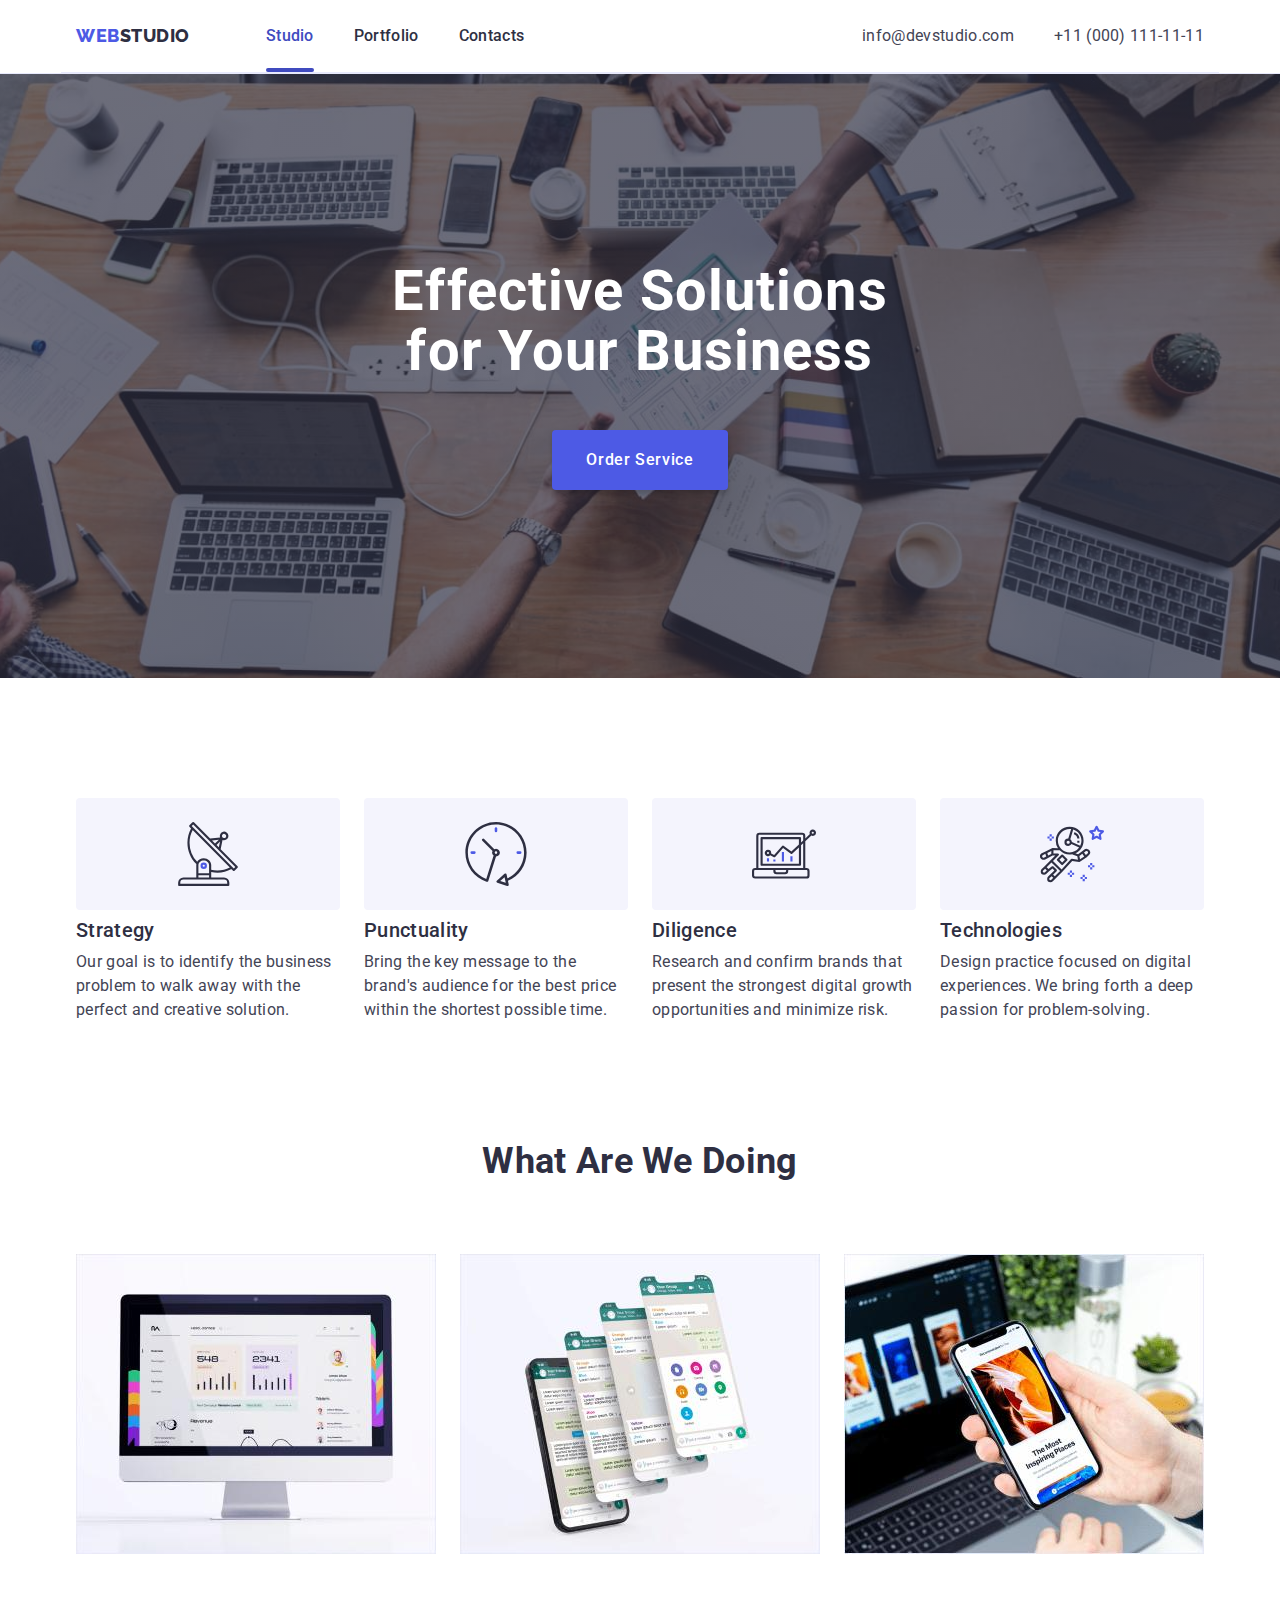
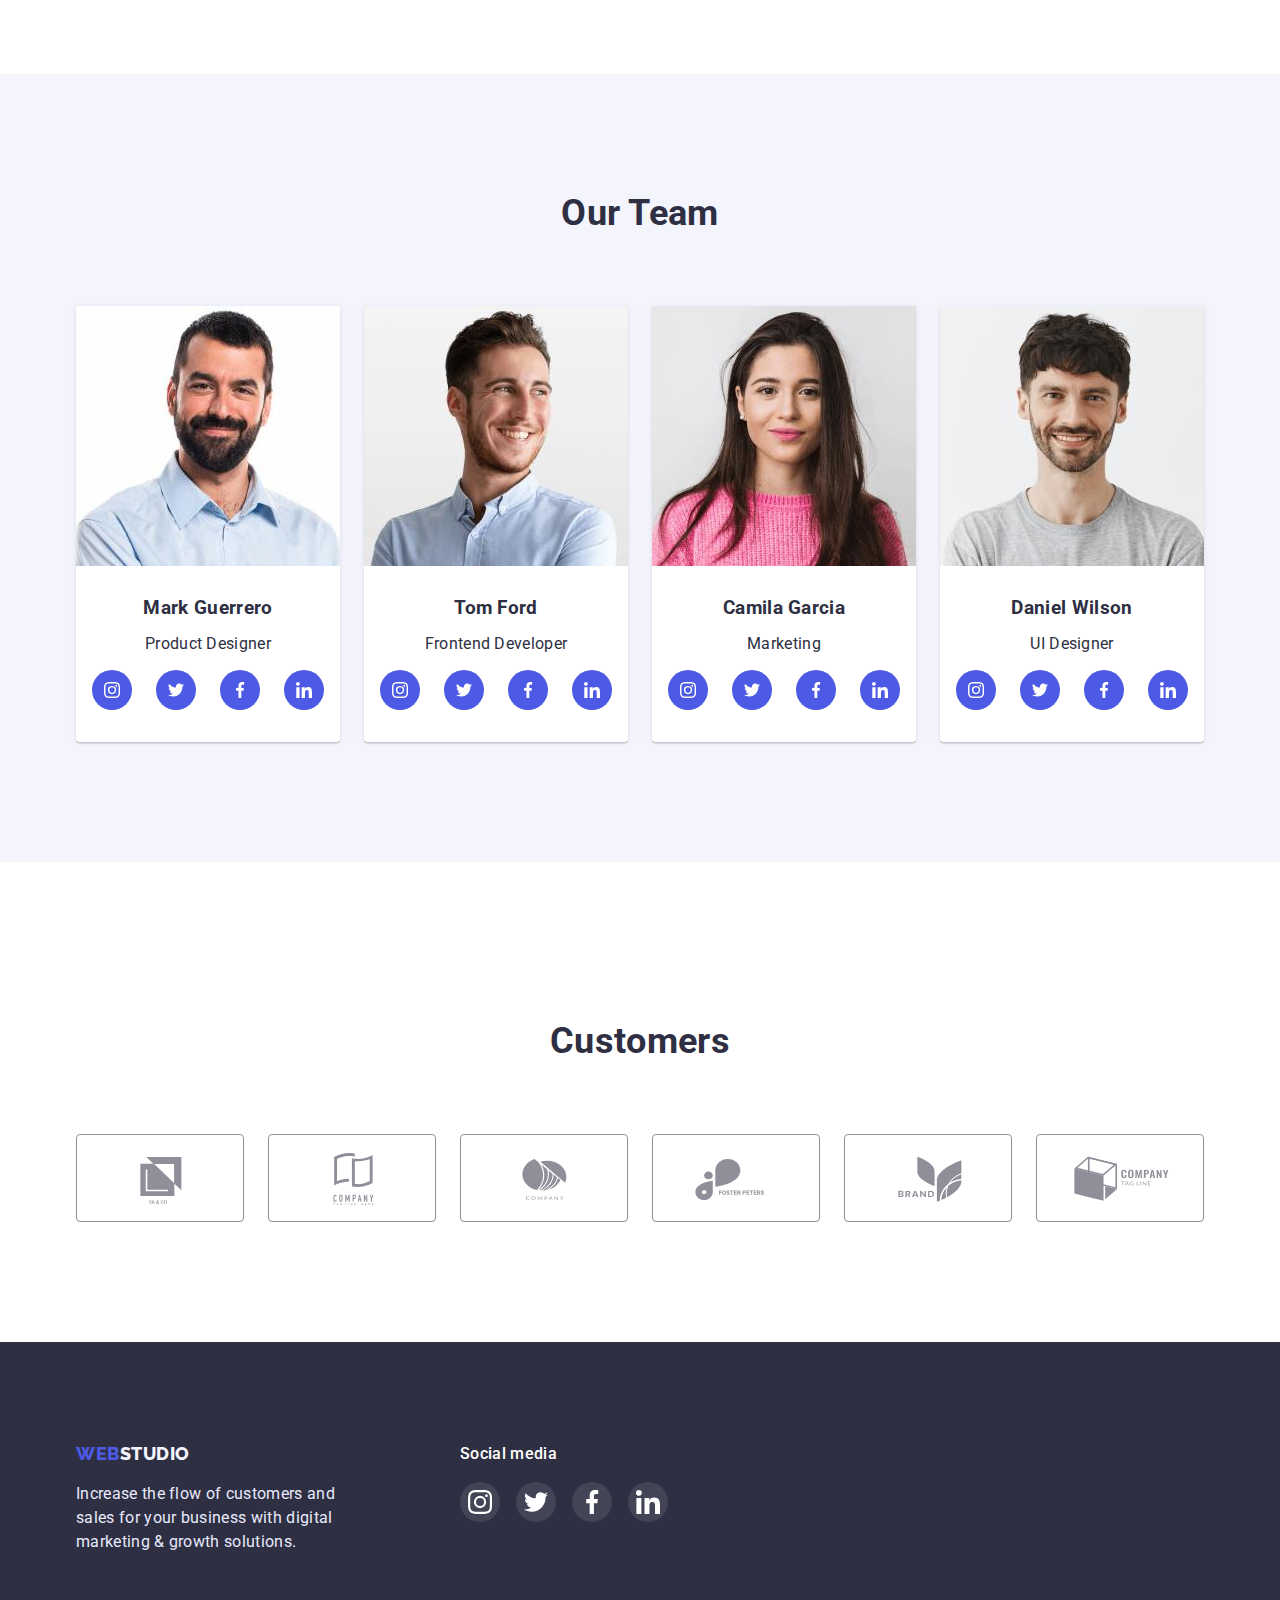
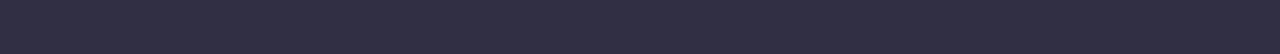
==== index.html @ 42e221d4 "Initial commit" ====
<!DOCTYPE html>
<html lang="en">
  <head>
    <meta charset="UTF-8" />
    <meta http-equiv="X-UA-Compatible" content="IE=edge" />
    <meta name="viewport" content="width=device-width, initial-scale=1.0" />
    <link rel="preconnect" href="https://fonts.googleapis.com" />
    <link rel="preconnect" href="https://fonts.gstatic.com" crossorigin />
    <link
      href="https://fonts.googleapis.com/css2?family=Raleway:wght@800&family=Roboto:wght@400;500;700;900&display=swap"
      rel="stylesheet"
    />
    <link rel="stylesheet" href="./modern-normalize.css" />
    <link rel="stylesheet" href="./css/styles.css" />
    <title>Webstudio</title>
  </head>
  <body class="page">
    <!-- Header -->

    <header class="page-header">
      <div class="container page-header">
        <nav class="header-nav">
          <!-- Logo -->
          <a href="./index.html" class="logo-link link"
            ><span class="logo-web">Web</span>Studio</a
          >
          <!-- Navigation -->
          <ul class="header-nav list">
            <li class="header-nav-list-item">
              <a href="./index.html" class="header-nav link currentLink">Studio</a>
            </li>
            <li class="header-nav-list-item">
              <a href="./portfolio.html" class="header-nav link">Portfolio</a>
            </li>
            <li class="header-nav-list-item">
              <a href="" class="header-nav link">Contacts</a>
            </li>
          </ul>
        </nav>
        <!-- Contacts -->
        <address class="contacts">
          <ul class="contacts list">
            <li class="contact-item">
              <a href="mailto:info@devstudio.com" class="contacts link"
                >info@devstudio.com</a
              >
            </li>
            <li class="contact-item">
              <a href="tel:+110001111111" class="contacts link"
                >+11 (000) 111-11-11</a
              >
            </li>
          </ul>
        </address>
      </div>
    </header>
    <!-- Main conent -->
    <main>
      <!-- Hero image -->
      <section class="section hero">
        <div class="container centered">
          <h1 class="hero-title">Effective Solutions for Your Business</h1>
          <button type="button" class="hero-button" data-modal-open>Order Service</button>
        </div>
        <div class="backdrop is-hidden" data-modal>
          <div class="modal-window">
            <button type="button" class="modal-close" data-modal-close>
            <svg class="modal-close-icon" width="8" height="8">
              <use href="./images/sprite.svg#icon-close"></use>
            </svg>
          </button></div>
        </div>
      </section>
      <!-- Section 1 -->
      <section class="section feature">
        <div class="container">
          <h2 class="feature-title visually-hidden">Features</h2>
          <ul class="feature-list list">
            <li class="feature-list-item">
              <div class="list-item-wrapper">
                <svg class="feature-item-icon">
                  <use href="./images/sprite.svg#icon-antenna" />
                </svg>
              </div>
              <h3 class="feature-item">Strategy</h3>
              <p class="feature-descr">
                Our goal is to identify the business problem to walk away with
                the perfect and creative solution.
              </p>
            </li>
            <li class="feature-list-item">
              <div class="list-item-wrapper">
                <svg class="feature-item-icon">
                  <use href="./images/sprite.svg#icon-clock" />
                </svg>
              </div>
              <h3 class="feature-item">Punctuality</h3>
              <p class="feature-descr">
                Bring the key message to the brand's audience for the best price
                within the shortest possible time.
              </p>
            </li>
            <li class="feature-list-item">
              <div class="list-item-wrapper">
                <svg class="feature-item-icon">
                  <use href="./images/sprite.svg#icon-diagram" />
                </svg>
              </div>
              <h3 class="feature-item">Diligence</h3>
              <p class="feature-descr">
                Research and confirm brands that present the strongest digital
                growth opportunities and minimize risk.
              </p>
            </li>
            <li class="feature-list-item">
              <div class="list-item-wrapper">
                <svg class="feature-item-icon">
                  <use href="./images/sprite.svg#icon-astronaut" />
                </svg>
              </div>
              <h3 class="feature-item">Technologies</h3>
              <p class="feature-descr">
                Design practice focused on digital experiences. We bring forth a
                deep passion for problem-solving.
              </p>
            </li>
          </ul>
        </div>
      </section>
      <!-- Section 2 -->
      <section class="section job">
        <div class="container centered">
          <h2 class="job-title title">What are we doing</h2>
          <ul class="job-list list">
            <li class="job-list-item">
              <img
                src="./images/img-1.jpg"
                alt="img 1"
                width="360"
                class="job-img"
              />
            </li>
            <li class="job-list-item">
              <img
                src="./images/img-2.jpg"
                alt="img 2"
                width="360"
                class="job-img"
              />
            </li>
            <li class="job-list-item">
              <img
                src="./images/img-3.jpg"
                alt="img 3"
                width="360"
                class="job-img"
              />
            </li>
          </ul>
        </div>
      </section>
      <!-- Section 3 -->
      <section class="section team">
        <div class="container">
          <h2 class="team-title title">Our Team</h2>
          <ul class="team-list list">
            <li class="team-list-item">
              <img
                src="./images/img-card1.jpg"
                alt="Mark Guerrero"
                width="264"
                class="team-img"
              />
              <div class="team-item-content">
                <h3 class="team-member">Mark Guerrero</h3>
                <p class="team-member-pos">Product Designer</p>
                <ul class="team-member-icons list">
                  <li class="icon-item">
                    <a class="member-icon-link">
                      <svg class="member-icon">
                        <use
                          href="./images/sprite.svg#icon-instagram"
                          class="icon-svg"
                        />
                        "
                      </svg>
                    </a>
                  </li>
                  <li class="icon-item">
                    <a class="member-icon-link">
                      <svg class="member-icon">
                        <use href="./images/sprite.svg#icon-twitter" />
                        "
                      </svg>
                    </a>
                  </li>
                  <li class="icon-item">
                    <a class="member-icon-link">
                      <svg class="member-icon">
                        <use href="./images/sprite.svg#icon-facebook" />
                        "
                      </svg>
                    </a>
                  </li>
                  <li class="icon-item">
                    <a class="member-icon-link">
                      <svg class="member-icon">
                        <use href="./images/sprite.svg#icon-linkedin" />
                        "
                      </svg>
                    </a>
                  </li>
                </ul>
              </div>
            </li>
            <li class="team-list-item">
              <img
                src="./images/img-card2.jpg"
                alt="Tom Ford"
                width="264"
                class="team-img"
              />
              <div class="team-item-content">
                <h3 class="team-member">Tom Ford</h3>
                <p class="team-member-pos">Frontend Developer</p>
                <ul class="team-member-icons list">
                  <li class="icon-item">
                    <a class="member-icon-link">
                      <svg class="member-icon">
                        <use
                          href="./images/sprite.svg#icon-instagram"
                          class="icon-svg"
                        />
                        "
                      </svg>
                    </a>
                  </li>
                  <li class="icon-item">
                    <a class="member-icon-link">
                      <svg class="member-icon">
                        <use href="./images/sprite.svg#icon-twitter" />
                        "
                      </svg>
                    </a>
                  </li>
                  <li class="icon-item">
                    <a class="member-icon-link">
                      <svg class="member-icon">
                        <use href="./images/sprite.svg#icon-facebook" />
                        "
                      </svg>
                    </a>
                  </li>
                  <li class="icon-item">
                    <a class="member-icon-link">
                      <svg class="member-icon">
                        <use href="./images/sprite.svg#icon-linkedin" />
                        "
                      </svg>
                    </a>
                  </li>
                </ul>
              </div>
            </li>
            <li class="team-list-item">
              <img
                src="./images/img-card3.jpg"
                alt="Camila Garcia"
                width="264"
                class="team-img"
              />
              <div class="team-item-content">
                <h3 class="team-member">Camila Garcia</h3>
                <p class="team-member-pos">Marketing</p>
                <ul class="team-member-icons list">
                  <li class="icon-item">
                    <a class="member-icon-link">
                      <svg class="member-icon">
                        <use
                          href="./images/sprite.svg#icon-instagram"
                          class="icon-svg"
                        />
                        "
                      </svg>
                    </a>
                  </li>
                  <li class="icon-item">
                    <a class="member-icon-link">
                      <svg class="member-icon">
                        <use href="./images/sprite.svg#icon-twitter" />
                        "
                      </svg>
                    </a>
                  </li>
                  <li class="icon-item">
                    <a class="member-icon-link">
                      <svg class="member-icon">
                        <use href="./images/sprite.svg#icon-facebook" />
                        "
                      </svg>
                    </a>
                  </li>
                  <li class="icon-item">
                    <a class="member-icon-link">
                      <svg class="member-icon">
                        <use href="./images/sprite.svg#icon-linkedin" />
                        "
                      </svg>
                    </a>
                  </li>
                </ul>
              </div>
            </li>
            <li class="team-list-item">
              <img
                src="./images/img-card4.jpg"
                alt="Daniel Wilson"
                width="264"
                class="team-img"
              />
              <div class="team-item-content">
                <h3 class="team-member">Daniel Wilson</h3>
                <p class="team-member-pos">UI Designer</p>
                <ul class="team-member-icons list">
                  <li class="icon-item">
                    <a class="member-icon-link">
                      <svg class="member-icon">
                        <use
                          href="./images/sprite.svg#icon-instagram"
                          class="icon-svg"
                        />
                        "
                      </svg>
                    </a>
                  </li>
                  <li class="icon-item">
                    <a class="member-icon-link">
                      <svg class="member-icon">
                        <use href="./images/sprite.svg#icon-twitter" />
                        "
                      </svg>
                    </a>
                  </li>
                  <li class="icon-item">
                    <a class="member-icon-link">
                      <svg class="member-icon">
                        <use href="./images/sprite.svg#icon-facebook" />
                        "
                      </svg>
                    </a>
                  </li>
                  <li class="icon-item">
                    <a class="member-icon-link">
                      <svg class="member-icon">
                        <use href="./images/sprite.svg#icon-linkedin" />
                        "
                      </svg>
                    </a>
                  </li>
                </ul>
              </div>
            </li>
          </ul>
        </div>
      </section>
      <!-- Customers -->
      <section class="customers">
        <div class="container centered">
          <h2 class="customers-title title">Customers</h2>
          <ul class="customers-list list">
            <li class="customers-item">
              <a href="" class="customers-link">
                <svg class="customers-icon">
                  <use
                    href="./images/sprite.svg#icon-client-1"
                    width="104"
                    height="56"
                  />
                </svg>
              </a>
            </li>
            <li class="customers-item">
              <a href="" class="customers-link">
                <svg class="customers-icon">
                  <use
                    href="./images/sprite.svg#icon-client-2"
                    width="104"
                    height="56"
                  />
                  "
                </svg>
              </a>
            </li>
            <li class="customers-item">
              <a href="" class="customers-link">
                <svg class="customers-icon">
                  <use
                    href="./images/sprite.svg#icon-client-3"
                    width="104"
                    height="56"
                  />
                  "
                </svg>
              </a>
            </li>
            <li class="customers-item">
              <a href="" class="customers-link">
                <svg class="customers-icon">
                  <use
                    href="./images/sprite.svg#icon-client-4"
                    width="104"
                    height="56"
                  />
                  "
                </svg>
              </a>
            </li>
            <li class="customers-item">
              <a href="" class="customers-link">
                <svg class="customers-icon">
                  <use
                    href="./images/sprite.svg#icon-client-5"
                    width="104"
                    height="56"
                  />
                  "
                </svg>
              </a>
            </li>
            <li class="customers-item">
              <a href="" class="customers-link">
                <svg class="customers-icon">
                  <use
                    href="./images/sprite.svg#icon-client-6"
                    width="104"
                    height="56"
                    class="customers-icon-svg"
                  />
                  "
                </svg>
              </a>
            </li>
          </ul>
        </div>
      </section>
    </main>
    <!-- Footer -->
    <footer class="page-footer">
      <div class="container footer">
        <div class="footer-logo-wrapper">
          <!-- Logo -->
          <a href="./index.html" class="logo-link link"
            ><span class="logo-web">Web</span
            ><span class="logo-studio">Studio</span></a
          >
          <!-- Description -->
          <p class="footer-text">
            Increase the flow of customers and sales for your business with
            digital marketing & growth solutions.
          </p>
        </div>
        <div class="social-media">
          <h2 class="social-media-title">Social media</h2>
          <ul class="social-media-icons list">
            <li class="media-item">
              <a class="media-item-link">
                <svg class="media-icon">
                  <use href="./images/sprite.svg#icon-instagram" />
                </svg>
              </a>
            </li>
            <li class="media-item">
              <a class="media-item-link">
                <svg class="media-icon">
                  <use href="./images/sprite.svg#icon-twitter" />
                </svg>
              </a>
            </li>
            <li class="media-item">
              <a class="media-item-link">
                <svg class="media-icon">
                  <use href="./images/sprite.svg#icon-facebook" />
                </svg>
              </a>
            </li>
            <li class="media-item">
              <a class="media-item-link">
                <svg class="media-icon">
                  <use href="./images/sprite.svg#icon-linkedin" />
                </svg>
              </a>
            </li>
          </ul>
        </div>
      </div>
    </footer>
    <script src="./js/modal.js"></script>
  </body>
</html>
---- css/styles.css ----
:root {
  --background-color-main: #ffffff;
  --color-main: #2e2f42;
  --color-second: #4d5ae5;
  --contacts-color: #434455;
  --background-color-secondary: #f4f4fd;
  --backgroung-section-last: #8e8f99;
  --footer-text: #e7e9fc;
  --portfolio-btn-active: #404bbf;
  --success-messages-color: #31d0aa;
  --modal-background: #fcfcfc;
  --container-width: 1158px;
  --section-padding-top-bottom: 120px;
  --container-padding-left: 15px;
  --container-padding-right: 15px;
  --portfolio-card-padding: 32px;
}
html {
  box-sizing: border-box;
}
*,
*::before,
*::after {
  box-sizing: border-box;
}

.page {
  font-family: 'Roboto', sans-serif;
  letter-spacing: 0.02em;

  background-color: var(--background-color-main);
  color: var(--color-main);
}
.list {
  margin-top: 0;
  margin-bottom: 0;
  padding-left: 0;
  list-style: none;
}
.link {
  text-decoration: none;
}
.container {
  width: var(--container-width);
  margin-left: auto;
  margin-right: auto;
  padding-left: var(--container-padding-left);
  padding-right: var(--container-padding-right);
}
.centered {
  text-align: center;
}
/* Header */
.page-header {
  display: flex;
  justify-content: space-between;
  border-bottom: 1px solid var(--footer-text);
}

.header-nav {
  display: flex;
  align-items: center;
  padding: 0px;
}

.logo-link {
  margin-right: 76px;
  font-family: 'Raleway', sans-serif;
  font-style: normal;
  font-weight: 800;
  font-size: 18px;
  line-height: 1.33;
  letter-spacing: 0.03em;
  text-transform: uppercase;
  color: var(--color-main);
}
.logo-web {
  color: var(--color-second);
}
.header-nav.list {
  padding: 0;
}

.header-nav.link {
  position: relative;
  display: block;
  padding-top: 24px;
  padding-bottom: 0;
  padding-bottom: 24px;
  font-style: normal;
  font-weight: 500;
  font-size: 16px;
  line-height: 1.5;
  color: var(--color-main);

  transition-property: color, background-color;
  transition-duration: 250ms;
  transition-timing-function: cubic-bezier(0.4, 0, 0.2, 1);
}
.header-nav.link:hover,
.header-nav.link:focus {
  color: var(--portfolio-btn-active);
}
.header-nav.link.currentLink {
  color: var(--portfolio-btn-active);
}
.header-nav.link.currentLink::after {
  position: absolute;
  bottom: 0;
  display: block;
  width: 100%;
  height: 4px;
  margin: 0;
  padding-top: 0;
  background-color: var(--portfolio-btn-active);
  border-radius: 2px;
  content: '';
}
.header-nav-list-item {
  display: flex;
  flex-direction: column;
  justify-content: flex-end;
}
.header-nav-list-item:not(:last-child) {
  margin-right: 40px;
}
.contacts {
  display: flex;
  align-items: center;
  margin-left: auto;
}

.contacts.list {
  display: flex;
  padding: 0;
}
.contacts.link {
  color: var(--contacts-color);
  font-style: normal;
  margin: 0;

  transition-property: color;
  transition-duration: 250ms;
  transition-timing-function: cubic-bezier(0.4, 0, 0.2, 1);
}
.contacts.link:hover,
.contacts.link:focus {
  color: var(--portfolio-btn-active);
}
.contact-item:not(:last-child) {
  margin-right: 40px;
}
/* Footer */
.page-footer {
  padding-top: 100px;
  padding-bottom: 100px;
  background-color: var(--color-main);
  color: var(--footer-text);
}
.page-footer .logo-link {
  margin-right: 0;
  margin-bottom: 16px;
  display: block;
}
.logo-studio {
  color: var(--background-color-secondary);
}
.footer-text {
  margin: 0;
  width: 264px;
  font-size: 16px;
  line-height: 1.5;
}
.footer {
  display: flex;
}
.footer-logo-wrapper {
  margin-right: 120px;
}
.social-media-title {
  margin-top: 0;
  margin-bottom: 16px;
  font-weight: 500;
  font-size: 16px;
  line-height: 1.5;
  letter-spacing: 0.02em;

  color: var(--background-color-main);
}
.social-media-icons {
  display: flex;
  justify-content: flex-start;
  gap: 16px;
}

.media-item-link {
  width: 40px;
  height: 40px;
  display: flex;
  justify-content: center;
  align-items: center;
  background-color: rgba(255, 255, 255, 0.1);
  border-radius: 50%;
  cursor: pointer;

  transition-property: background-color;
  transition-duration: 250ms;
  transition-timing-function: cubic-bezier(0.4, 0, 0.2, 1);
}
.media-item-link:hover,
.media-item-link:focus {
  background-color: var(--success-messages-color);
}

.media-icon {
  width: 24px;
  height: 24px;
  fill: var(--background-color-main);
}

/* Studio page */
/* Titles on the page */
.title {
  font-weight: 700;
  font-size: 36px;
  line-height: 1.11;
  text-align: center;
  text-transform: capitalize;
}
/* Hero */
.section.hero {
  max-width: 1440px;
  margin-left: auto;
  margin-right: auto;
  padding-top: 188px;
  padding-bottom: 188px;
  color: var(--background-color-main);
  background-color: var(--color-main);
  background-image: linear-gradient(
      90deg,
      rgba(46, 47, 66, 0.7),
      rgba(46, 47, 66, 0.7)
    ),
    url('../images/people-office\ 1.jpg');
  background-repeat: no-repeat;
  background-size: cover;
  background-position: center;
}
.hero-title {
  width: 496px;
  min-height: 120px;
  margin-top: 0;
  margin-bottom: 48px;
  margin-left: auto;
  margin-right: auto;
  padding-left: 0;
  padding-right: 0;
  font-size: 56px;
  line-height: 1.07;
  text-align: center;
  letter-spacing: 0.02em;
  border: 0;
}
.hero-button {
  min-width: 169px;
  min-height: 56px;
  padding: 16px 32px;
  background-color: var(--color-second);
  font-family: inherit;
  font-style: normal;
  font-weight: 500;
  font-size: 16px;
  line-height: 1.5;
  align-items: center;
  letter-spacing: 0.04em;
  color: var(--background-color-main);

  box-shadow: 0px 4px 4px rgba(0, 0, 0, 0.15);
  border-radius: 4px;
  border: 2px solid transparent;
  cursor: pointer;

  transition-property: background-color;
  transition-duration: 250ms;
  transition-timing-function: cubic-bezier(0.4, 0, 0.2, 1);
}
.hero-button:hover,
.hero-button:focus {
  background-color: var(--portfolio-btn-active);
}
.backdrop {
  position: fixed;
  top: 0;
  left: 0;
  width: 100%;
  height: 100%;
  background-color: rgba(46, 47, 66, 0.4);

  transition-property: opacity;
  transition-duration: 250ms;
  transition-timing-function: cubic-bezier(0.4, 0, 0.2, 1);
}
.backdrop.is-hidden {
  opacity: 0;
  pointer-events: none;
}
.modal-window {
  position: absolute;
  top: 50%;
  left: 50%;
  width: 408px;
  height: 576px;
  transform: translate(-50%, -50%);
  background-color: var(--modal-background);
  box-shadow: 0px 1px 1px rgba(0, 0, 0, 0.14), 0px 1px 3px rgba(0, 0, 0, 0.12),
    0px 2px 1px rgba(0, 0, 0, 0.2);
  border-radius: 4px;
}
.modal-close {
  position: absolute;
  top: 24px;
  right: 24px;
  width: 24px;
  height: 24px;
  display: flex;
  justify-content: center;
  align-items: center;
  background-color: var(--footer-text);

  border-radius: 50%;
  border: 1px solid rgba(0, 0, 0, 0.1);

  transition-property: color, background-color;
  transition-duration: 250ms;
  transition-timing-function: cubic-bezier(0.4, 0, 0.2, 1);
}
.modal-close-icon {
  fill: currentColor;
}
.modal-close:is(:hover, :focus) {
  color: var(--background-color-main);
  background-color: var(--portfolio-btn-active);
}
/* Section 1 */
.section {
  padding-top: var(--section-padding-top-bottom);
  padding-bottom: var(--section-padding-top-bottom);
}
.feature-list {
  display: flex;
  gap: 24px;
}
.list-item-wrapper {
  width: 264px;
  height: 112px;
  display: flex;
  justify-content: center;
  align-items: center;
  margin-bottom: 8px;

  background-color: var(--background-color-secondary);
  border-radius: 4px;
}
.feature-item-icon {
  width: 64px;
  height: 64px;
}

.feature-list-item {
  flex-basis: calc((100%-24px * 3) / 4);
}

.feature-item {
  margin-top: 0;
  margin-bottom: 8px;

  font-weight: 500;
  font-size: 20px;
  line-height: 1.2;
}
.feature-descr {
  margin: 0;

  font-size: 16px;
  line-height: 1.5;
  color: #434455;
}
/* Section 2 */
.section.job {
  padding-top: 0;
}
.job-title {
  margin-top: 0;
  margin-bottom: 72px;
}
.job-list {
  display: flex;
  justify-content: space-between;
}
.job-img,
.team-img {
  display: block;
}

/* Section 3 */
.team {
  background-color: var(--background-color-secondary);
  padding-top: 120px;
  padding-bottom: 120px;
  text-align: center;
}
.team-title {
  margin-top: 0px;
  margin-bottom: 72px;
}
.team-list {
  display: flex;
  gap: 24px;
}

.team-list-item {
  flex-basis: calc((100%- (3 * 24)) / 4);
  background: var(--background-color-main);
  box-shadow: 0px 1px 6px rgba(46, 47, 66, 0.08),
    0px 1px 1px rgba(46, 47, 66, 0.16), 0px 2px 1px rgba(46, 47, 66, 0.08);
  border-radius: 0px 0px 4px 4px;
}
.team-item-content {
  margin: 0;
  padding-top: 32px;
  padding-bottom: 32px;
  padding-left: 16px;
  padding-right: 16px;
}
.team-member {
  margin-top: 0;
  margin-bottom: 8px;
}
.team-member-pos {
  margin-bottom: 8;
}
.team-member-icons {
  display: flex;
  gap: 24px;
}

.member-icon-link {
  width: 40px;
  height: 40px;
  display: flex;
  justify-content: center;
  align-items: center;
  background-color: var(--color-second);
  border-radius: 50%;
  cursor: pointer;

  transition-property: background-color;
  transition-duration: 250ms;
  transition-timing-function: cubic-bezier(0.4, 0, 0.2, 1);
}
.member-icon-link:hover,
.member-icon-link:focus {
  background-color: var(--portfolio-btn-active);
}
.member-icon {
  width: 16px;
  height: 16px;
  margin: 0;
  display: block;
  fill: var(--background-color-main);
}
.icon-svg {
  width: 100%;
  height: 100%;
}
/* Section 4 (Customers) */
.customers {
  padding-top: 130px;
  padding-bottom: 120px;
}

.customers-title {
  margin-bottom: 72px;
}
.customers-list {
  display: flex;
  gap: 24px;
}
.customers-item {
  width: 168px;
  height: 88px;
}
.customers-link {
  display: flex;
  justify-content: center;
  align-items: center;
  width: 100%;
  height: 100%;
  color: var(--backgroung-section-last);
  border: 1px solid var(--backgroung-section-last);
  border-radius: 4px;

  transition-property: color, border;
  transition-duration: 250ms;
  transition-timing-function: cubic-bezier(0.4, 0, 0.2, 1);
}

.customers-link:hover,
.customers-link:focus {
  color: var(--portfolio-btn-active);
  border: 1px solid var(--portfolio-btn-active);
}
.customers-icon {
  width: 104px;
  height: 56px;
  margin: 0;
  display: block;
  fill: currentColor;
}

/* Portfolio page */

/* Section 1 */
.projects.section {
  padding-top: 96px;
  padding-bottom: 120px;
}
.section-title {
  color: var(--color-main);
}
.visually-hidden {
  position: absolute;
  white-space: nowrap;
  width: 1px;
  height: 1px;
  overflow: hidden;
  border: 0;
  padding: 0;
  clip: rect(0 0 0 0);
  clip-path: inset(50%);
  margin: -1px;
}
.filter-list {
  margin-bottom: 72px;
  padding-left: 0;
  display: flex;
  justify-content: center;
}
.btn-filter {
  padding: 12px 24px;
  font-family: 'Roboto';
  font-weight: 500;
  background-color: var(--background-color-secondary);
  color: var(--color-second);
  font-style: normal;
  font-weight: 500;
  font-size: 16px;
  line-height: 1.5;
  letter-spacing: 0.04em;
  border-radius: 4px;
  border: 1px solid var(--footer-text);
  cursor: pointer;

  transition-property: color, background-color, box-shadow;
  transition-duration: 250ms;
  transition-timing-function: cubic-bezier(0.4, 0, 0.2, 1);
}
.btn-filter:hover,
.btn-filter:focus {
  background-color: var(--portfolio-btn-active);
  color: var(--background-color-main);
  font-weight: 500;
  font-size: 16px;
  line-height: 1.5;
  letter-spacing: 0.04em;
  cursor: pointer;
  border: 1px solid transparent;
  cursor: pointer;
  box-shadow: 0px 3px 1px rgba(0, 0, 0, 0.1), 0px 2px 1px rgba(0, 0, 0, 0.08),
    0px 2px 2px rgba(0, 0, 0, 0.12);
}
.filter-item:not(:last-child) {
  margin-right: 24px;
}
/* Projects */
.project-list {
  margin-bottom: 0;
  display: flex;
  flex-wrap: wrap;
  justify-content: space-between;
  align-content: space-between;
}
.project-item:not(:nth-last-child(-n + 3)) {
  margin-bottom: 48px;
}
.project-item-link {
  position: relative;
  display: block;
  width: 360px;

  text-decoration: none;
  border: 1px solid var(--footer-text);
  box-shadow: 0px 1px 6px rgba(46, 47, 66, 0.08);
  cursor: pointer;

  overflow: hidden;

  transition-property: border, box-shadow;
  transition-duration: 250ms;
  transition-timing-function: cubic-bezier(0.4, 0, 0.2, 1);
}
.project-item-link:hover {
  border: 0.5px solid var(--background-color-secondary);
  box-shadow: 0px 1px 6px rgba(46, 47, 66, 0.08),
    0px 1px 1px rgba(46, 47, 66, 0.16), 0px 2px 1px rgba(46, 47, 66, 0.08);
}

.project-item-name {
  margin-top: 0;
  margin-bottom: 8px;
  margin-left: 16px;
  color: var(--color-main);
  font-weight: 500;
  font-size: 20px;
  line-height: 1.2;
}
.project-item-type {
  margin-top: 0;
  margin-left: 16px;
  margin-bottom: 0;
  color: var(--contacts-color);
  font-size: 16px;
  line-height: 1.5;
}
.project-img {
  display: block;
}
.wrapper {
  padding-top: var(--portfolio-card-padding);
  padding-bottom: var(--portfolio-card-padding);
}
.item-link-thumb {
  position: relative;
  width: 360px;
  height: 300px;
  overflow: hidden;
}
.overlay {
  position: absolute;
  top: 0;
  left: 0;
  display: block;
  width: 100%;
  height: 100%;
  margin: 0;
  padding-top: 40px;
  padding-left: 32px;
  padding-right: 32px;

  font-size: 16px;
  line-height: 1.5;
  letter-spacing: 0.02em;
  color: var(--background-color-secondary);
  background-color: var(--color-second);

  transform: translateY(100%);
  transition-property: transform;
  transition-duration: 250ms;
  transition-timing-function: cubic-bezier(0.4, 0, 0.2, 1);
}
.project-item-link:is(:hover, :focus) .overlay {
  transform: translateY(0);
}
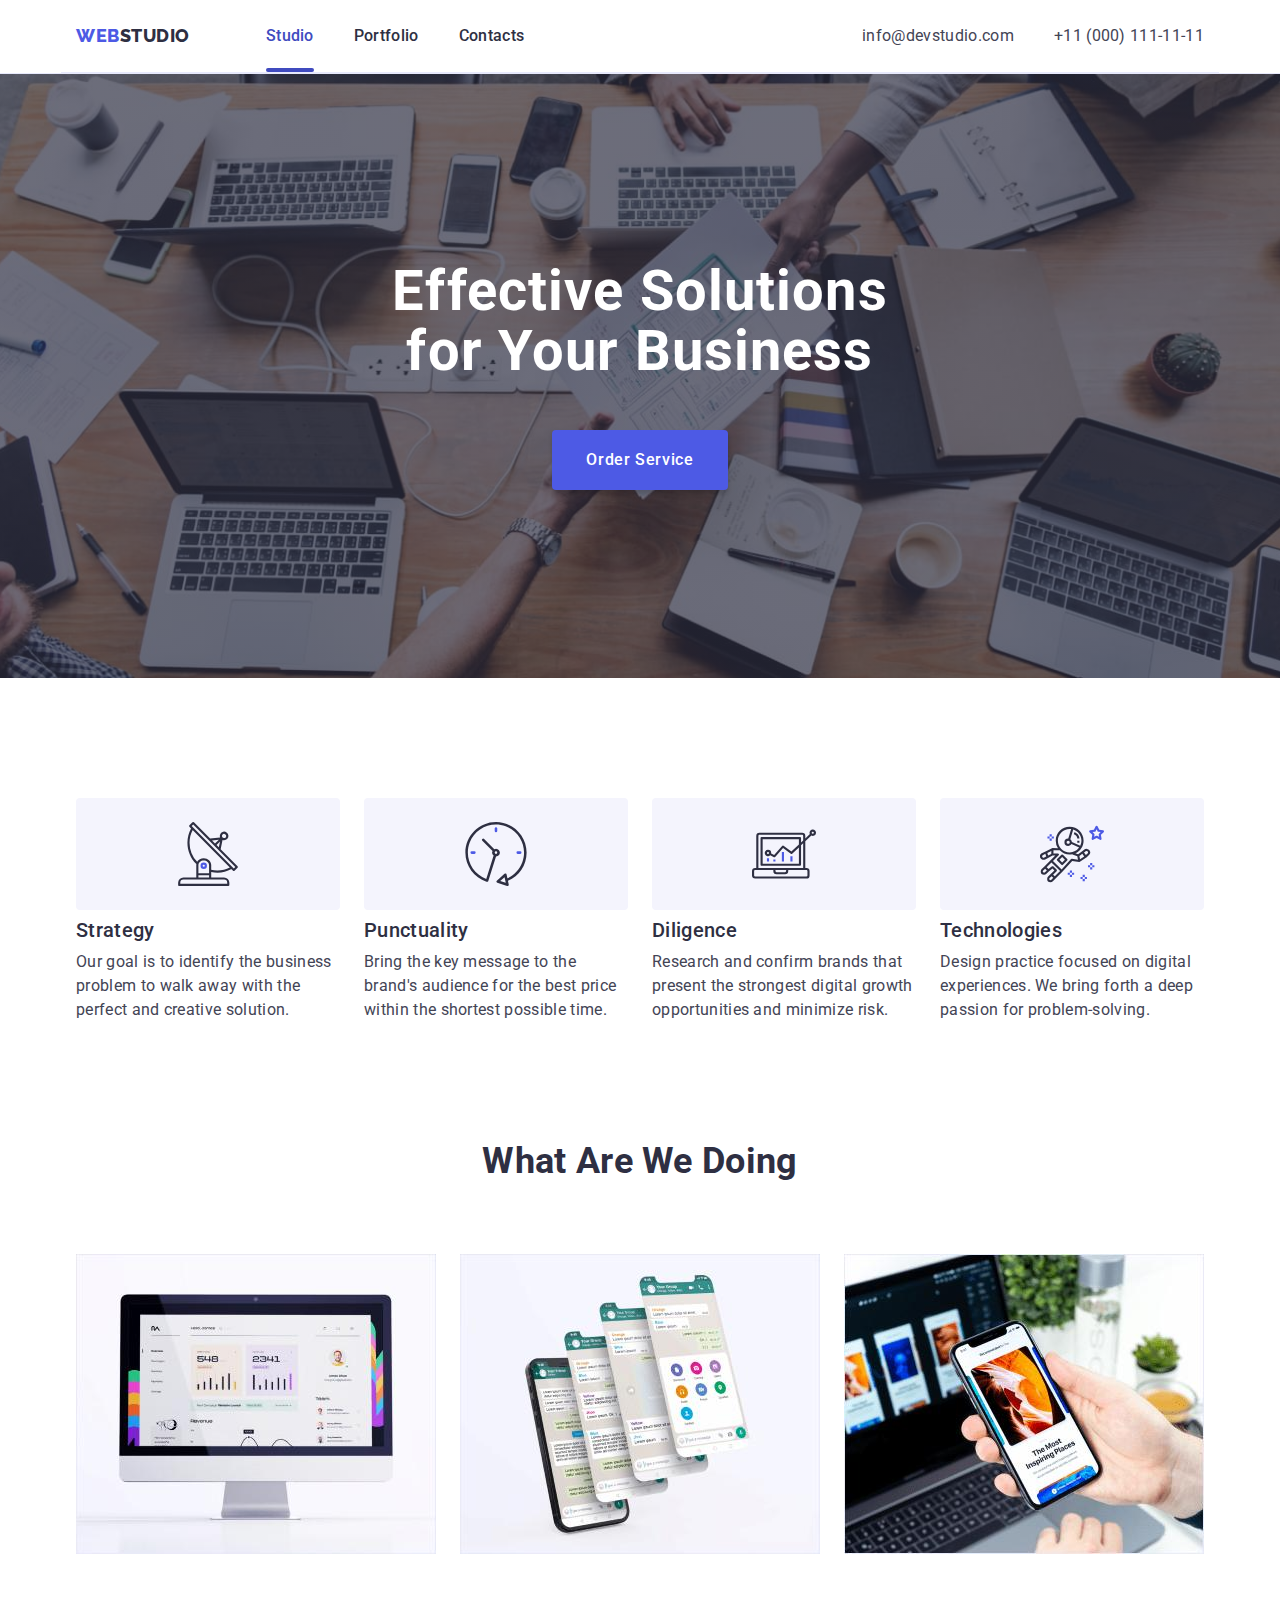
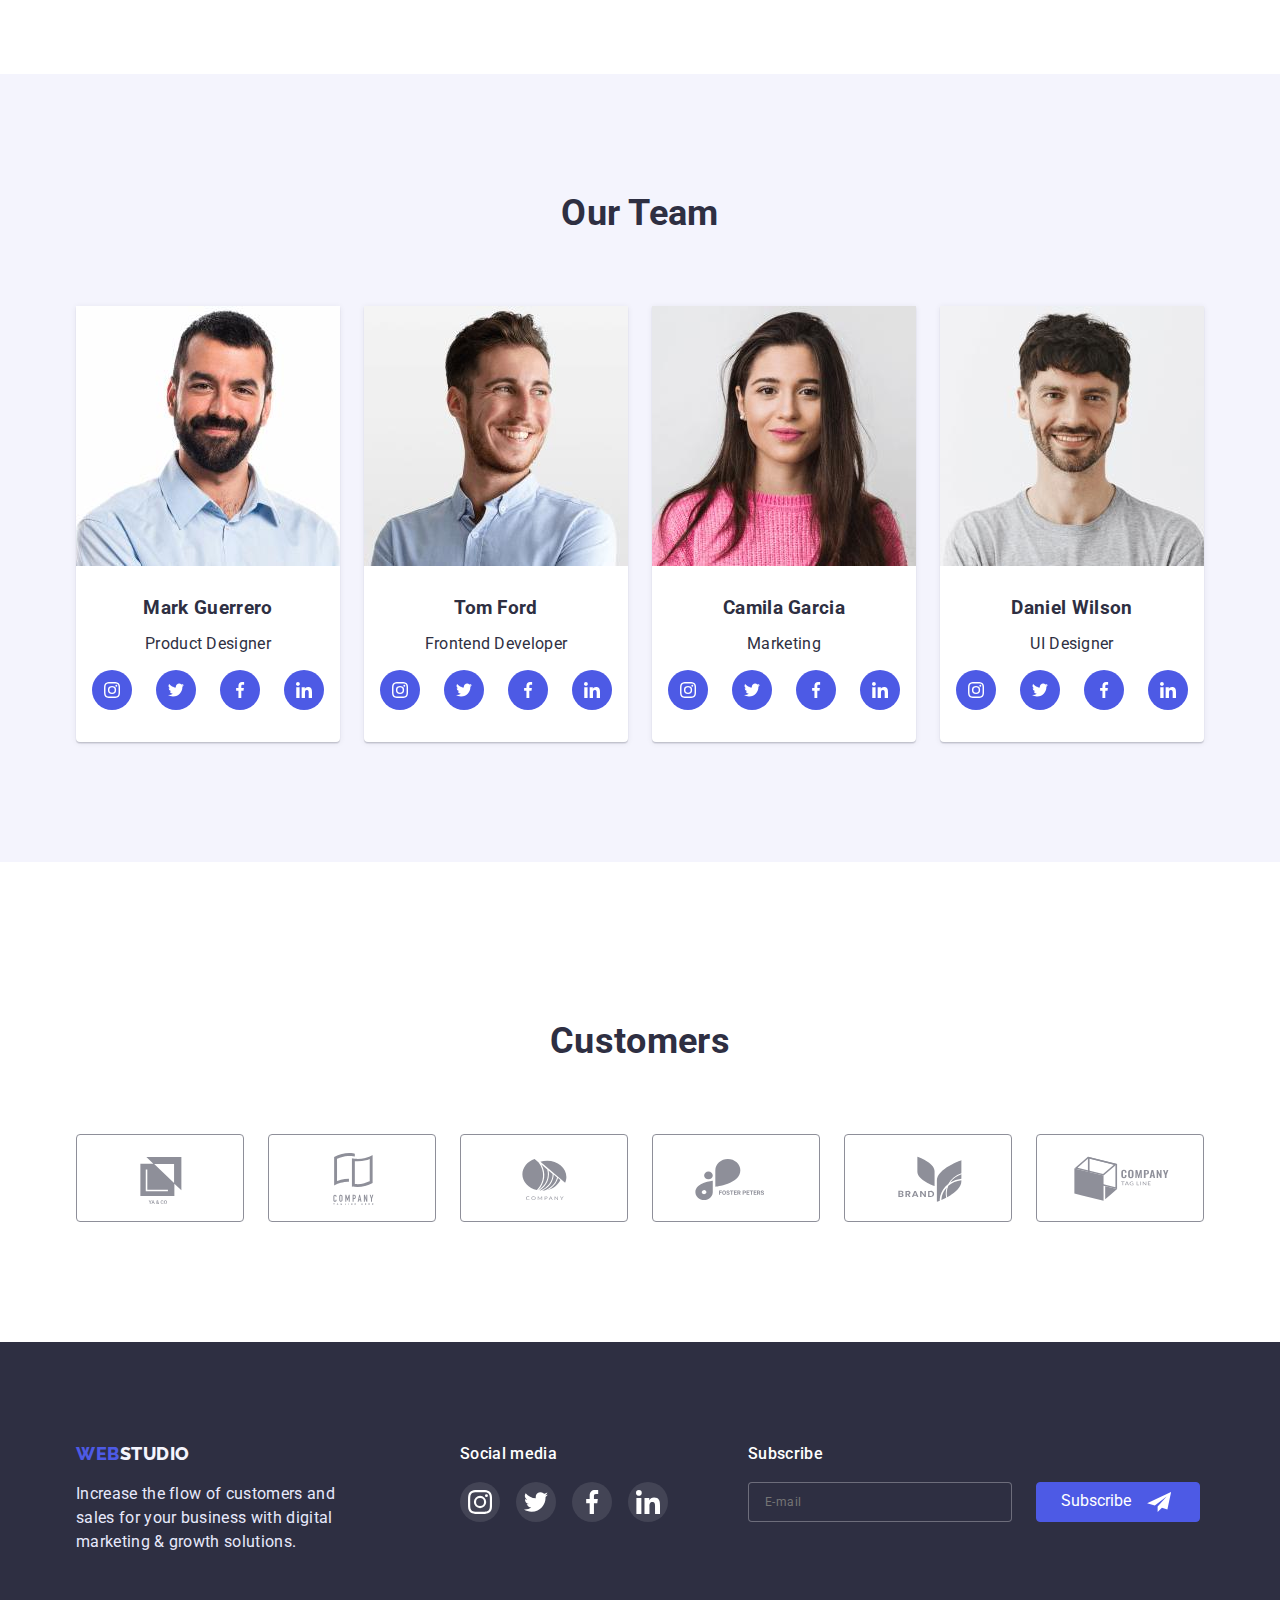
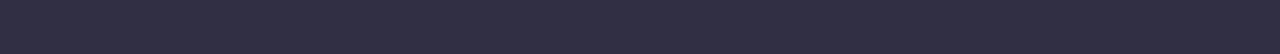
==== commit 53ac1050: "update index&portfolio&css" ====
--- a/index.html
+++ b/index.html
@@ -27,7 +27,9 @@
           <!-- Navigation -->
           <ul class="header-nav list">
             <li class="header-nav-list-item">
-              <a href="./index.html" class="header-nav link currentLink">Studio</a>
+              <a href="./index.html" class="header-nav link currentLink"
+                >Studio</a
+              >
             </li>
             <li class="header-nav-list-item">
               <a href="./portfolio.html" class="header-nav link">Portfolio</a>
@@ -60,15 +62,102 @@
       <section class="section hero">
         <div class="container centered">
           <h1 class="hero-title">Effective Solutions for Your Business</h1>
-          <button type="button" class="hero-button" data-modal-open>Order Service</button>
-        </div>
+          <button type="button" class="hero-button" data-modal-open>
+            Order Service
+          </button>
+        </div>
+        <!-- Backdrop & Modal window -->
         <div class="backdrop is-hidden" data-modal>
           <div class="modal-window">
+            <form class="contact-info">
+              <p class="modal-text">
+                Leave your contacts and we will call you back
+              </p>
+              <div class="input-wrap">
+                <label for="name" class="contact-info-label">Name</label>
+                <input
+                  type="text"
+                  name="name"
+                  id="name"
+                  required
+                  class="contact-info-input"
+                />
+                <svg class="modal-contact-icon">
+                  <use href="./images/sprite.svg#icon-person"></use>
+                </svg>
+              </div>
+
+              <div class="input-wrap">
+                <label for="phone" class="contact-info-label">Phone</label>
+                <input
+                  type="tel"
+                  name="phone"
+                  id="phone"
+                  required
+                  class="contact-info-input"
+                />
+                <svg class="modal-contact-icon">
+                  <use href="./images/sprite.svg#icon-phone"></use>
+                </svg>
+              </div>
+
+              <div class="input-wrap">
+                <label for="email" class="contact-info-label">Email</label>
+                <input
+                  type="email"
+                  name="email"
+                  id="email"
+                  required
+                  class="contact-info-input"
+                />
+                <svg class="modal-contact-icon">
+                  <use href="./images/sprite.svg#icon-email"></use>
+                </svg>
+              </div>
+
+              <div class="comment-wrap">
+                <label for="comment" class="contact-info-label">Comment</label>
+                <textarea
+                  rows="7"
+                  placeholder="Text input"
+                  class="comment-text"
+                  name="comment"
+                  id="comment"
+                ></textarea>
+              </div>
+
+              <div class="checkbox-wrap">
+                <input
+                  type="checkbox"
+                  name="policy-terms"
+                  id="terms"
+                  class="checkbox-input visually-hidden"
+                  required
+                />
+
+                <label for="terms" class="checkbox-label">
+                  <span class="checkbox-custom">
+                    <svg class="checkbox-icon">
+                      <use href="./images/sprite.svg#icon-checkbox-click"></use>
+                    </svg>
+                  </span>
+                  I accept the terms and conditions of the&nbsp;<a
+                    href=""
+                    class="terms-privacy"
+                    >Privacy Policy</a
+                  ></label
+                >
+              </div>
+
+              <button type="submit" class="submit-button">Send</button>
+            </form>
+
             <button type="button" class="modal-close" data-modal-close>
-            <svg class="modal-close-icon" width="8" height="8">
-              <use href="./images/sprite.svg#icon-close"></use>
-            </svg>
-          </button></div>
+              <svg class="modal-close-icon" width="8" height="8">
+                <use href="./images/sprite.svg#icon-close"></use>
+              </svg>
+            </button>
+          </div>
         </div>
       </section>
       <!-- Section 1 -->
@@ -182,7 +271,6 @@
                           href="./images/sprite.svg#icon-instagram"
                           class="icon-svg"
                         />
-                        "
                       </svg>
                     </a>
                   </li>
@@ -190,7 +278,6 @@
                     <a class="member-icon-link">
                       <svg class="member-icon">
                         <use href="./images/sprite.svg#icon-twitter" />
-                        "
                       </svg>
                     </a>
                   </li>
@@ -198,7 +285,6 @@
                     <a class="member-icon-link">
                       <svg class="member-icon">
                         <use href="./images/sprite.svg#icon-facebook" />
-                        "
                       </svg>
                     </a>
                   </li>
@@ -206,7 +292,6 @@
                     <a class="member-icon-link">
                       <svg class="member-icon">
                         <use href="./images/sprite.svg#icon-linkedin" />
-                        "
                       </svg>
                     </a>
                   </li>
@@ -231,7 +316,6 @@
                           href="./images/sprite.svg#icon-instagram"
                           class="icon-svg"
                         />
-                        "
                       </svg>
                     </a>
                   </li>
@@ -239,7 +323,6 @@
                     <a class="member-icon-link">
                       <svg class="member-icon">
                         <use href="./images/sprite.svg#icon-twitter" />
-                        "
                       </svg>
                     </a>
                   </li>
@@ -247,7 +330,6 @@
                     <a class="member-icon-link">
                       <svg class="member-icon">
                         <use href="./images/sprite.svg#icon-facebook" />
-                        "
                       </svg>
                     </a>
                   </li>
@@ -255,7 +337,6 @@
                     <a class="member-icon-link">
                       <svg class="member-icon">
                         <use href="./images/sprite.svg#icon-linkedin" />
-                        "
                       </svg>
                     </a>
                   </li>
@@ -280,7 +361,6 @@
                           href="./images/sprite.svg#icon-instagram"
                           class="icon-svg"
                         />
-                        "
                       </svg>
                     </a>
                   </li>
@@ -288,7 +368,6 @@
                     <a class="member-icon-link">
                       <svg class="member-icon">
                         <use href="./images/sprite.svg#icon-twitter" />
-                        "
                       </svg>
                     </a>
                   </li>
@@ -296,7 +375,6 @@
                     <a class="member-icon-link">
                       <svg class="member-icon">
                         <use href="./images/sprite.svg#icon-facebook" />
-                        "
                       </svg>
                     </a>
                   </li>
@@ -304,7 +382,6 @@
                     <a class="member-icon-link">
                       <svg class="member-icon">
                         <use href="./images/sprite.svg#icon-linkedin" />
-                        "
                       </svg>
                     </a>
                   </li>
@@ -329,7 +406,6 @@
                           href="./images/sprite.svg#icon-instagram"
                           class="icon-svg"
                         />
-                        "
                       </svg>
                     </a>
                   </li>
@@ -337,7 +413,6 @@
                     <a class="member-icon-link">
                       <svg class="member-icon">
                         <use href="./images/sprite.svg#icon-twitter" />
-                        "
                       </svg>
                     </a>
                   </li>
@@ -345,7 +420,6 @@
                     <a class="member-icon-link">
                       <svg class="member-icon">
                         <use href="./images/sprite.svg#icon-facebook" />
-                        "
                       </svg>
                     </a>
                   </li>
@@ -353,7 +427,6 @@
                     <a class="member-icon-link">
                       <svg class="member-icon">
                         <use href="./images/sprite.svg#icon-linkedin" />
-                        "
                       </svg>
                     </a>
                   </li>
@@ -387,7 +460,6 @@
                     width="104"
                     height="56"
                   />
-                  "
                 </svg>
               </a>
             </li>
@@ -399,7 +471,6 @@
                     width="104"
                     height="56"
                   />
-                  "
                 </svg>
               </a>
             </li>
@@ -411,7 +482,6 @@
                     width="104"
                     height="56"
                   />
-                  "
                 </svg>
               </a>
             </li>
@@ -423,7 +493,6 @@
                     width="104"
                     height="56"
                   />
-                  "
                 </svg>
               </a>
             </li>
@@ -436,7 +505,6 @@
                     height="56"
                     class="customers-icon-svg"
                   />
-                  "
                 </svg>
               </a>
             </li>
@@ -492,6 +560,25 @@
             </li>
           </ul>
         </div>
+        <form class="subscribe">
+          <p class="subscribe-text">Subscribe</p>
+          <div class="subsribe-input-wrap">
+            <input
+              type="email"
+              name="user-email"
+              id="user-email"
+              placeholder="E-mail"
+              required
+              class="subscribe-email"
+            />
+            <button type="submit" class="subscribe-button">
+              Subscribe
+              <svg class="subscribe-button-icon">
+                <use href="./images/sprite.svg#icon-send"></use>
+              </svg>
+            </button>
+          </div>
+        </form>
       </div>
     </footer>
     <script src="./js/modal.js"></script>
--- a/css/styles.css
+++ b/css/styles.css
@@ -14,6 +14,7 @@
   --container-padding-left: 15px;
   --container-padding-right: 15px;
   --portfolio-card-padding: 32px;
+  --transition-dur-and-func: 250ms cubic-bezier(0.4, 0, 0.2, 1);
 }
 html {
   box-sizing: border-box;
@@ -93,9 +94,8 @@
   line-height: 1.5;
   color: var(--color-main);
 
-  transition-property: color, background-color;
-  transition-duration: 250ms;
-  transition-timing-function: cubic-bezier(0.4, 0, 0.2, 1);
+  transition: color var(--transition-dur-and-func),
+    background-color var(--transition-dur-and-func);
 }
 .header-nav.link:hover,
 .header-nav.link:focus {
@@ -139,9 +139,7 @@
   font-style: normal;
   margin: 0;
 
-  transition-property: color;
-  transition-duration: 250ms;
-  transition-timing-function: cubic-bezier(0.4, 0, 0.2, 1);
+  transition: color var(--transition-dur-and-func);
 }
 .contacts.link:hover,
 .contacts.link:focus {
@@ -177,7 +175,11 @@
 .footer-logo-wrapper {
   margin-right: 120px;
 }
-.social-media-title {
+.social-media {
+  margin-right: 80px;
+}
+.social-media-title,
+.subscribe-text {
   margin-top: 0;
   margin-bottom: 16px;
   font-weight: 500;
@@ -203,9 +205,7 @@
   border-radius: 50%;
   cursor: pointer;
 
-  transition-property: background-color;
-  transition-duration: 250ms;
-  transition-timing-function: cubic-bezier(0.4, 0, 0.2, 1);
+  transition: background-color var(--transition-dur-and-func);
 }
 .media-item-link:hover,
 .media-item-link:focus {
@@ -217,7 +217,50 @@
   height: 24px;
   fill: var(--background-color-main);
 }
-
+.subsribe-input-wrap {
+  display: flex;
+  align-items: center;
+  gap: 24px;
+}
+.subscribe-email {
+  width: 264px;
+  height: 40px;
+  padding-top: 8px;
+  padding-bottom: 8px;
+  padding-left: 16px;
+  font-size: 12px;
+  line-height: 2;
+  letter-spacing: 0.04em;
+
+  color: var(--background-color-main);
+  background-color: var(--color-main);
+  border: 1px solid rgba(255, 255, 255, 0.3);
+  border-radius: 4px;
+}
+.subscribe-email:placeholder {
+  color: rgba(255, 255, 255, 0.6);
+}
+
+.subscribe-button {
+  display: flex;
+  align-items: center;
+  gap: 16px;
+  width: 164px;
+  height: 40px;
+  padding-top: 8px;
+  padding-bottom: 8px;
+  padding-left: 24px;
+  color: var(--background-color-main);
+  background-color: var(--color-second);
+  border-radius: 4px;
+  border: 1px solid var(--color-second);
+}
+
+.subscribe-button-icon {
+  width: 24px;
+  height: 20px;
+  fill: var(--background-color-main);
+}
 /* Studio page */
 /* Titles on the page */
 .title {
@@ -261,7 +304,8 @@
   letter-spacing: 0.02em;
   border: 0;
 }
-.hero-button {
+.hero-button,
+.submit-button {
   min-width: 169px;
   min-height: 56px;
   padding: 16px 32px;
@@ -280,14 +324,17 @@
   border: 2px solid transparent;
   cursor: pointer;
 
-  transition-property: background-color;
-  transition-duration: 250ms;
-  transition-timing-function: cubic-bezier(0.4, 0, 0.2, 1);
+  transition: background-color var(--transition-dur-and-func);
 }
 .hero-button:hover,
-.hero-button:focus {
+.hero-button:focus,
+.submit-button:hover,
+.submit-button:focus {
   background-color: var(--portfolio-btn-active);
 }
+
+/* Backdrop & modal window */
+
 .backdrop {
   position: fixed;
   top: 0;
@@ -296,12 +343,12 @@
   height: 100%;
   background-color: rgba(46, 47, 66, 0.4);
 
-  transition-property: opacity;
-  transition-duration: 250ms;
-  transition-timing-function: cubic-bezier(0.4, 0, 0.2, 1);
+  transition: opacity var(--transition-dur-and-func),
+    visibility var(--transition-dur-and-func);
 }
 .backdrop.is-hidden {
   opacity: 0;
+  visibility: hidden;
   pointer-events: none;
 }
 .modal-window {
@@ -309,12 +356,178 @@
   top: 50%;
   left: 50%;
   width: 408px;
-  height: 576px;
-  transform: translate(-50%, -50%);
+  min-height: 584px;
+  padding-top: 76px;
+  padding-left: 24px;
+  padding-right: 24px;
+  transform: translate(-50%, -50%) scale(1);
   background-color: var(--modal-background);
   box-shadow: 0px 1px 1px rgba(0, 0, 0, 0.14), 0px 1px 3px rgba(0, 0, 0, 0.12),
     0px 2px 1px rgba(0, 0, 0, 0.2);
   border-radius: 4px;
+
+  transition: transform var(--transition-dur-and-func) 250ms;
+}
+.backdrop.is-hidden .modal-window {
+  transform: scale(0);
+}
+.modal-text {
+  display: block;
+  margin-top: 0;
+  margin-bottom: 16px;
+  margin-left: auto;
+  margin-right: auto;
+  font-weight: 500;
+  font-size: 16px;
+  line-height: 1.5;
+  text-align: center;
+  letter-spacing: 0.02em;
+  color: var(--color-main);
+}
+.contact-info {
+  display: flex;
+  flex-direction: column;
+  align-items: flex-start;
+}
+.contact-info-label {
+  padding-top: 0;
+  margin-bottom: 4px;
+  font-size: 12px;
+  line-height: calc(14.06 / 12);
+  letter-spacing: 0.01em;
+
+  color: var(--backgroung-section-last);
+}
+.input-wrap {
+  position: relative;
+  width: 100%;
+  display: flex;
+  flex-direction: column;
+  justify-content: flex-start;
+  align-items: flex-start;
+  margin-bottom: 8px;
+}
+.modal-contact-icon {
+  position: absolute;
+  left: 16px;
+  bottom: 11px;
+  width: 18px;
+  height: 18px;
+  fill: var(--color-main);
+
+  transition: fill var(--transition-dur-and-func);
+}
+.contact-info-input {
+  width: 100%;
+  min-height: 40px;
+  padding: 0 0 0 38px;
+  font-weight: 400;
+  font-size: 18px;
+  line-height: 1.333;
+  letter-spacing: 0.01em;
+  color: var(--color-main);
+  background-color: var(--modal-background);
+  border: 1px solid rgba(33, 33, 33, 0.2);
+  border-radius: 4px;
+
+  transition: outline var(--transition-dur-and-func);
+}
+.contact-info-input:focus {
+  outline: 1px solid var(--color-second);
+}
+.contact-info-input:focus + .modal-contact-icon {
+  fill: var(--color-second);
+}
+.comment-wrap {
+  display: flex;
+  flex-direction: column;
+  justify-content: flex-start;
+  align-items: flex-start;
+  width: 100%;
+  padding: 0;
+  margin-bottom: 16px;
+}
+.comment-text {
+  width: 100%;
+  height: 120px;
+  padding: 16px 8px;
+  font-weight: 400;
+  font-size: 12px;
+  line-height: 1.33;
+  letter-spacing: 0.04em;
+  color: var(--color-main);
+  background-color: var(--modal-background);
+  border: 1px solid rgba(33, 33, 33, 0.2);
+  border-radius: 4px;
+  resize: none;
+
+  transition: border-color var(--transition-dur-and-func);
+}
+.comment-text::placeholder {
+  font-weight: 400;
+  font-size: 12px;
+  line-height: 1.33;
+  letter-spacing: 0.04em;
+  color: rgba(117, 117, 117, 0.5);
+}
+.comment-text:focus {
+  outline: none;
+  border-color: var(--color-second);
+}
+.checkbox-wrap {
+  display: flex;
+  align-items: center;
+  margin-bottom: 24px;
+}
+
+.checkbox-custom {
+  display: block;
+  width: 16px;
+  height: 16px;
+  padding: 0;
+  margin-right: 8px;
+  border: 1.25px solid var(--color-main);
+  border-radius: 2px;
+  overflow: hidden;
+  cursor: pointer;
+
+  transition: border-color var(--transition-dur-and-func);
+}
+.checkbox-icon {
+  width: 16px;
+  height: 16px;
+  padding: 0;
+  opacity: 0;
+
+  transition: opacity var(--transition-dur-and-func);
+}
+
+.checkbox-label {
+  display: flex;
+  align-items: center;
+  margin-bottom: 0;
+  font-family: 'Roboto';
+  font-weight: 400;
+  font-size: 12px;
+  line-height: 1.33;
+  letter-spacing: 0.04em;
+
+  color: #757575;
+}
+.terms-privacy {
+  color: var(--color-second);
+}
+
+.checkbox-input:focus + .checkbox-label > .checkbox-custom {
+  outline: none;
+  border-color: var(--color-second);
+}
+.checkbox-input:checked + .checkbox-label > .checkbox-custom > .checkbox-icon {
+  opacity: 1;
+}
+
+.submit-button {
+  margin: 0 auto;
 }
 .modal-close {
   position: absolute;
@@ -329,10 +542,9 @@
 
   border-radius: 50%;
   border: 1px solid rgba(0, 0, 0, 0.1);
-
-  transition-property: color, background-color;
-  transition-duration: 250ms;
-  transition-timing-function: cubic-bezier(0.4, 0, 0.2, 1);
+cursor: pointer;
+  transition: color var(--transition-dur-and-func),
+    background-color var(--transition-dur-and-func);
 }
 .modal-close-icon {
   fill: currentColor;
@@ -454,9 +666,7 @@
   border-radius: 50%;
   cursor: pointer;
 
-  transition-property: background-color;
-  transition-duration: 250ms;
-  transition-timing-function: cubic-bezier(0.4, 0, 0.2, 1);
+  transition: background-color var(--transition-dur-and-func);
 }
 .member-icon-link:hover,
 .member-icon-link:focus {
@@ -500,9 +710,8 @@
   border: 1px solid var(--backgroung-section-last);
   border-radius: 4px;
 
-  transition-property: color, border;
-  transition-duration: 250ms;
-  transition-timing-function: cubic-bezier(0.4, 0, 0.2, 1);
+  transition: color var(--transition-dur-and-func),
+    border var(--transition-dur-and-func);
 }
 
 .customers-link:hover,
@@ -561,9 +770,9 @@
   border: 1px solid var(--footer-text);
   cursor: pointer;
 
-  transition-property: color, background-color, box-shadow;
-  transition-duration: 250ms;
-  transition-timing-function: cubic-bezier(0.4, 0, 0.2, 1);
+  transition: color var(--transition-dur-and-func),
+    background-color var(--transition-dur-and-func),
+    box-shadow var(--transition-dur-and-func);
 }
 .btn-filter:hover,
 .btn-filter:focus {
@@ -605,9 +814,8 @@
 
   overflow: hidden;
 
-  transition-property: border, box-shadow;
-  transition-duration: 250ms;
-  transition-timing-function: cubic-bezier(0.4, 0, 0.2, 1);
+  transition: border var(--transition-dur-and-func),
+    box-shadow var(--transition-dur-and-func);
 }
 .project-item-link:hover {
   border: 0.5px solid var(--background-color-secondary);
@@ -664,9 +872,7 @@
   background-color: var(--color-second);
 
   transform: translateY(100%);
-  transition-property: transform;
-  transition-duration: 250ms;
-  transition-timing-function: cubic-bezier(0.4, 0, 0.2, 1);
+  transition: transform var(--transition-dur-and-func);
 }
 .project-item-link:is(:hover, :focus) .overlay {
   transform: translateY(0);
